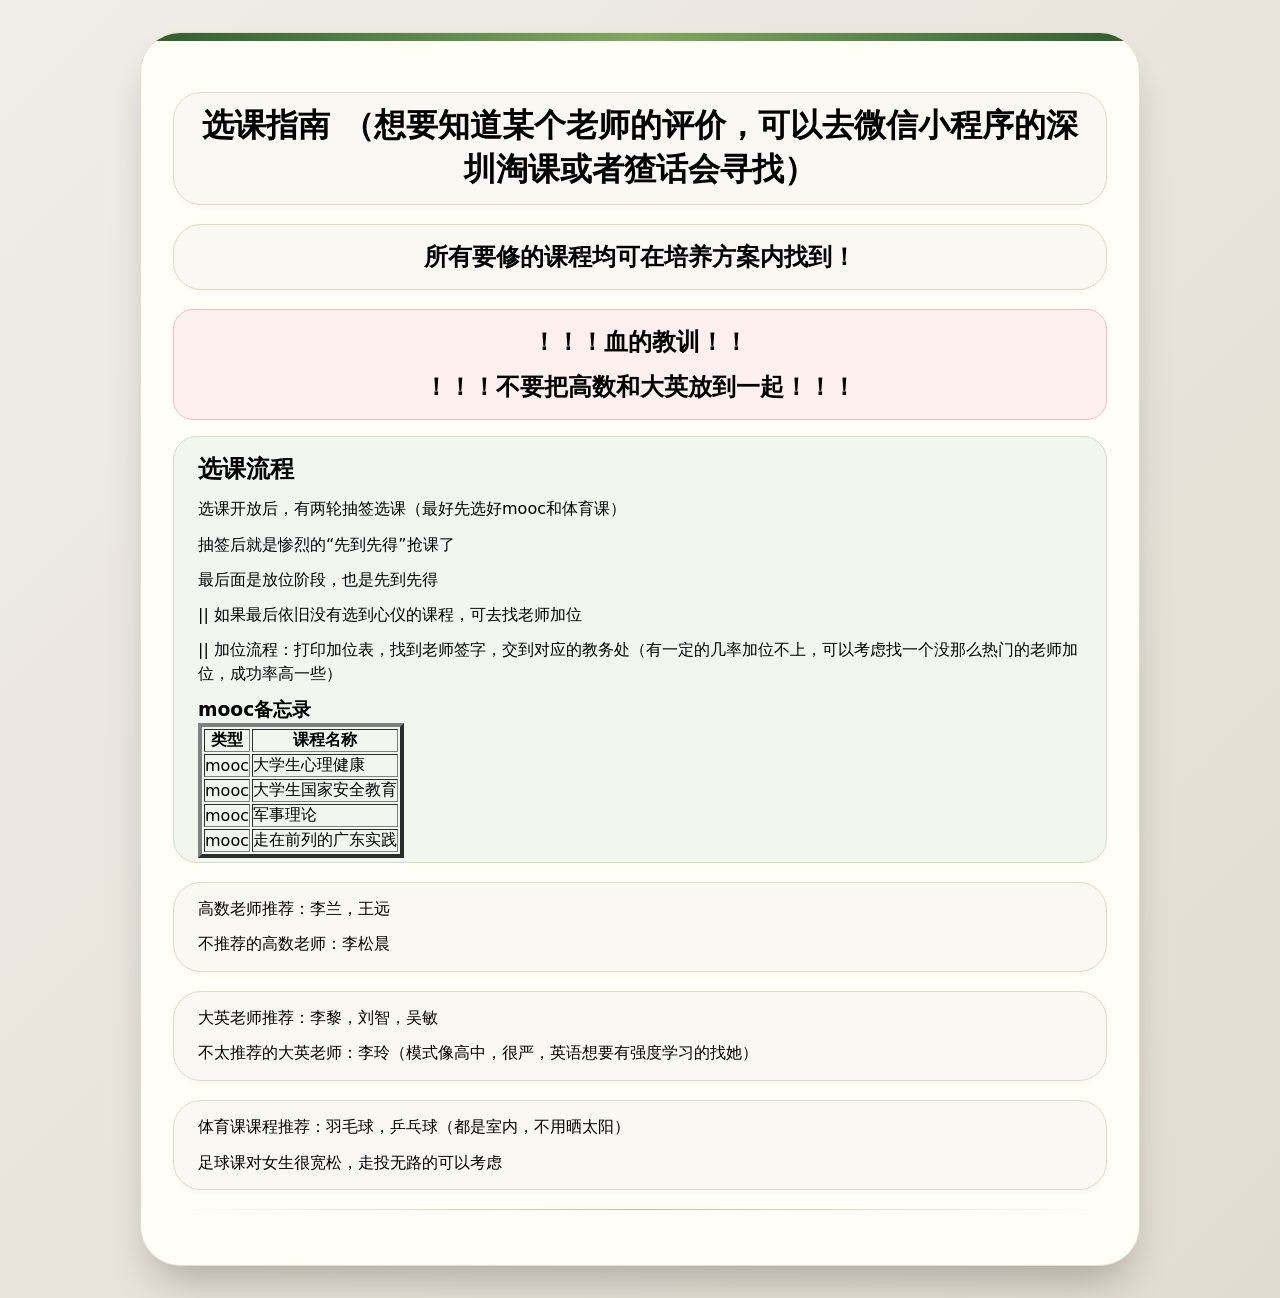
==== WEB/courses.html @ 6161480e "Add files via upload" ====
<!DOCTYPE html>
<html lang="zh-CN">
<head>
    <meta charset="UTF-8">
    <title>选课指南</title>
    <meta name="viewport" content="width=device-width, initial-scale=1.0">
    <style>
        * {
            margin: 0;
            padding: 0;
            box-sizing: border-box;
        }

        body {
            background: linear-gradient(135deg, #f0ede8 0%, #e2dcd0 100%);
            font-family: 'Segoe UI', 'Roboto', 'Noto Sans', system-ui, -apple-system, 'Helvetica Neue', sans-serif;
            padding: 2rem 1rem;
            min-height: 100vh;
        }

        /* 外层大框 */
        .outer-frame {
            max-width: 1000px;
            margin: 0 auto;
            background: #fffef7;
            border-radius: 40px;
            box-shadow: 0 25px 40px -12px rgba(0, 0, 0, 0.25);
            overflow: hidden;
            border: 1px solid #e8dccc;
        }

        /* 顶部装饰条 */
        .top-bar {
            height: 8px;
            background: linear-gradient(90deg, #2c5f2d, #7faa5f, #2c5f2d);
        }

        /* 内容区：只提供内边距，不修改任何文字 */
        .content-box {
            padding: 2rem 2rem 2.2rem;
        }

        /* 保持原有文字样式，不修改任何内容 */
        h1 {
            text-align: center;
            margin: 0.5rem 0;
        }
        h2 {
            margin: 0.8rem 0;
        }
        h2[style*="text-align: center"] {
            text-align: center;
        }
        p {
            margin: 0.7rem 0;
            line-height: 1.5;
        }

        /* 用框把原有段落/标题分组框起来，但不增加文字 */
        .box-group {
            background: #faf8f2;
            border-radius: 28px;
            padding: 0.2rem 1.5rem;
            margin: 1.2rem 0;
            border: 1px solid #e2d8c4;
            box-shadow: 0 2px 6px rgba(0,0,0,0.03);
        }

        .highlight-box {
            background: #fff6e8;
            border-left: 6px solid #e67e22;
            border-radius: 20px;
            padding: 0.2rem 1.3rem;
            margin: 1rem 0;
        }

        .warning-box {
            background: #fff0f0;
            border-radius: 20px;
            padding: 0.2rem 1.3rem;
            margin: 1rem 0;
            border: 1px solid #f0c0c0;
        }

        .process-box {
            background: #f2f6ef;
            border-radius: 24px;
            padding: 0.2rem 1.5rem;
            margin: 1rem 0;
            border: 1px solid #cfdec5;
        }

        /* 分割线装饰 */
        hr {
            margin: 1.2rem 0;
            border: none;
            height: 1px;
            background: linear-gradient(90deg, transparent, #c9bc9e, transparent);
        }

        @media (max-width: 600px) {
            .content-box {
                padding: 1.3rem;
            }
            .box-group, .highlight-box, .warning-box, .process-box {
                padding: 0.1rem 1rem;
            }
        }
    </style>
</head>
<body>
<div class="outer-frame">
    <div class="top-bar"></div>
    <div class="content-box">
        <!-- 以下所有文字均为原始内容，一字未改。只通过外层div框进行视觉包裹 -->

        <!-- 主标题区域框 -->
        <div class="box-group">
            <h1 style="text-align: center;">
              选课指南
              （想要知道某个老师的评价，可以去微信小程序的深圳淘课或者猹话会寻找）
            </h1>
        </div>

        <!-- 培养方案提示框 -->
        <div class="box-group">
            <h2 style="text-align: center;">所有要修的课程均可在培养方案内找到！</h2>
        </div>

        <!-- 血的教训 + 高数大英警告 放在一起框 -->
        <div class="warning-box">
            <h2 style="text-align: center;">！！！血的教训！！<h2>
            <h2 style="text-align: center;">！！！不要把高数和大英放到一起！！！</h2>
        </div>

        <!-- 选课流程区域框 -->
        <div class="process-box">
            <h2>选课流程</h2>
            <p>
              选课开放后，有两轮抽签选课（最好先选好mooc和体育课） </p>
            <p>抽签后就是惨烈的“先到先得”抢课了</p>
            <p>最后面是放位阶段，也是先到先得</p>
            <p>||  如果最后依旧没有选到心仪的课程，可去找老师加位</p>
            <p>||  加位流程：打印加位表，找到老师签字，交到对应的教务处（有一定的几率加位不上，可以考虑找一个没那么热门的老师加位，成功率高一些）</p>
       
       <p></p> 
           <h3>mooc备忘录</h3>
            <table border="4">
        <tr>
            <th>类型</th>
            <th>课程名称</th>
        </tr>
        <tr>
            <td>mooc</td>
            <td>大学生心理健康</td>
        </tr>
        <tr>
            <td>mooc</td>
            <td>大学生国家安全教育</td>
        </tr>
        <tr>
            <td>mooc</td>
            <td>军事理论</td>
        </tr>
        <tr>
            <td>mooc</td>
            <td>走在前列的广东实践</td>
        </tr>
    </table>
         </div>

        <!-- 老师推荐区域框 -->
        <div class="box-group">
            <P>高数老师推荐：李兰，王远</P>
            <P>不推荐的高数老师：李松晨</P>
        </div>
        <div class="box-group">
            <P>大英老师推荐：李黎，刘智，吴敏</P>
            <P>不太推荐的大英老师：李玲（模式像高中，很严，英语想要有强度学习的找她）</P>
        </div>
        <div class="box-group">
            <P>体育课课程推荐：羽毛球，乒乓球（都是室内，不用晒太阳）</P>
            <P>足球课对女生很宽松，走投无路的可以考虑</P>
            
        </div>

        <!-- 浅色分割线（仅装饰，不包含文字） -->
        <hr>
    </div>
</div>
</body>
</html>
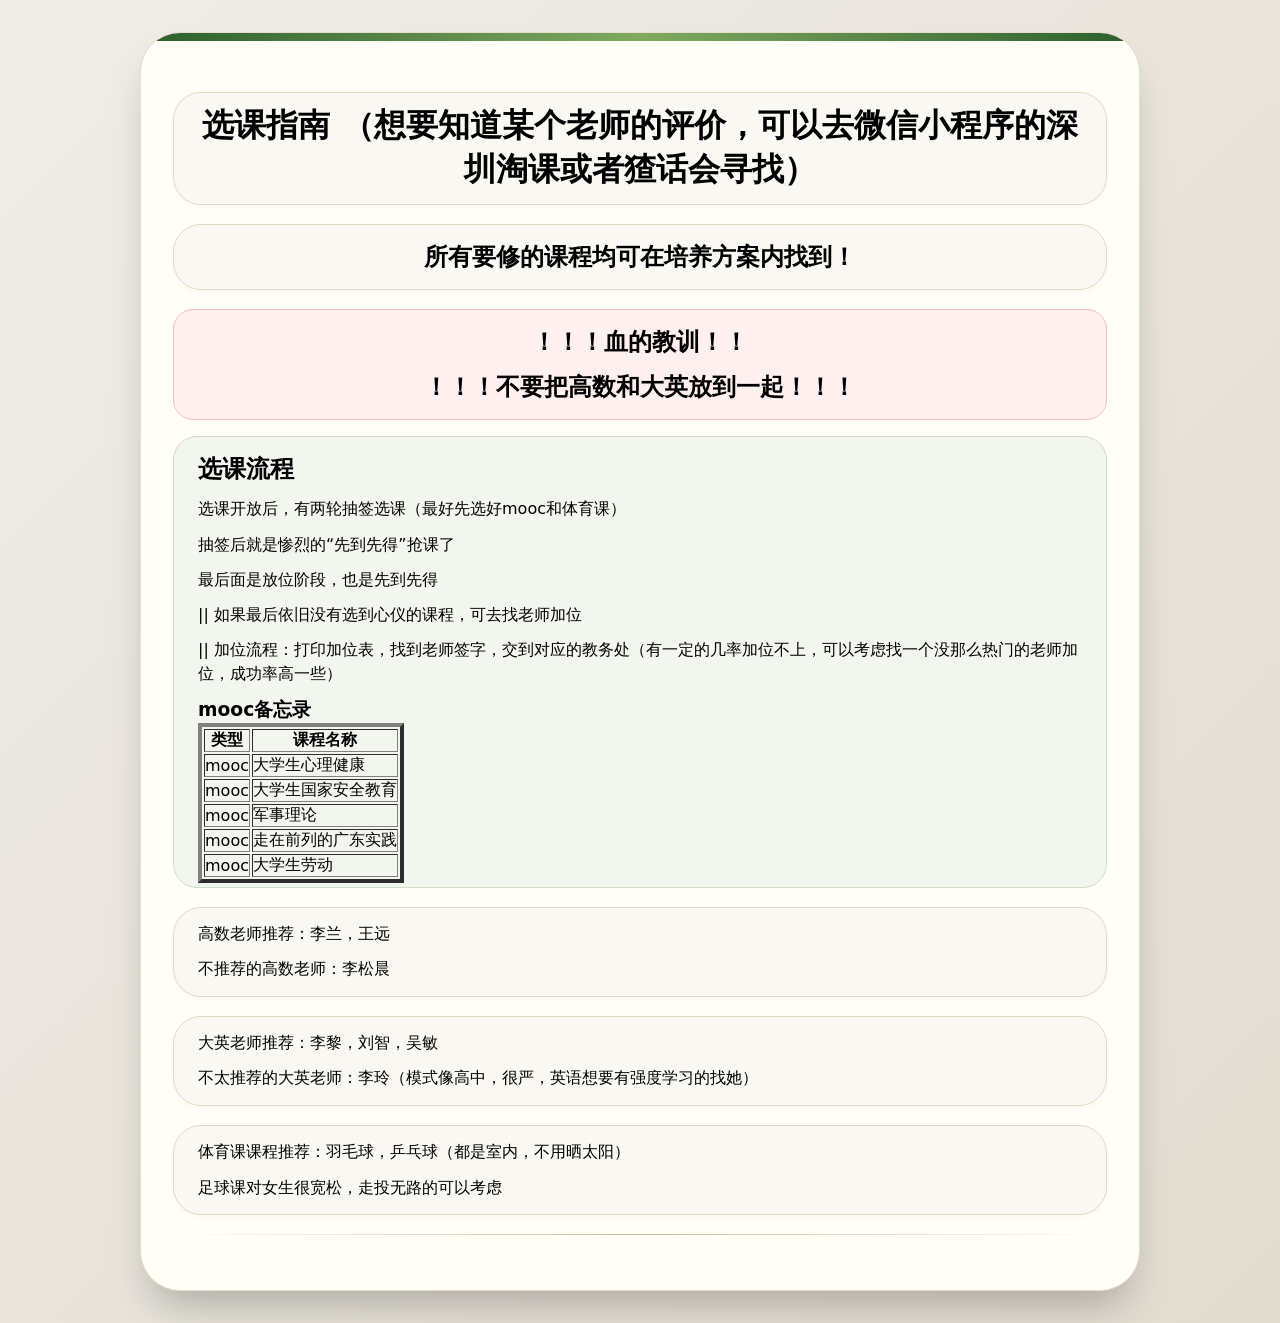
==== commit 990ae3de: "Update courses.html" ====
--- a/WEB/courses.html
+++ b/WEB/courses.html
@@ -166,6 +166,10 @@
             <td>mooc</td>
             <td>走在前列的广东实践</td>
         </tr>
+                <tr>
+            <td>mooc</td>
+            <td>大学生劳动</td>
+        </tr>
     </table>
          </div>
 
@@ -189,4 +193,4 @@
     </div>
 </div>
 </body>
-</html>+</html>
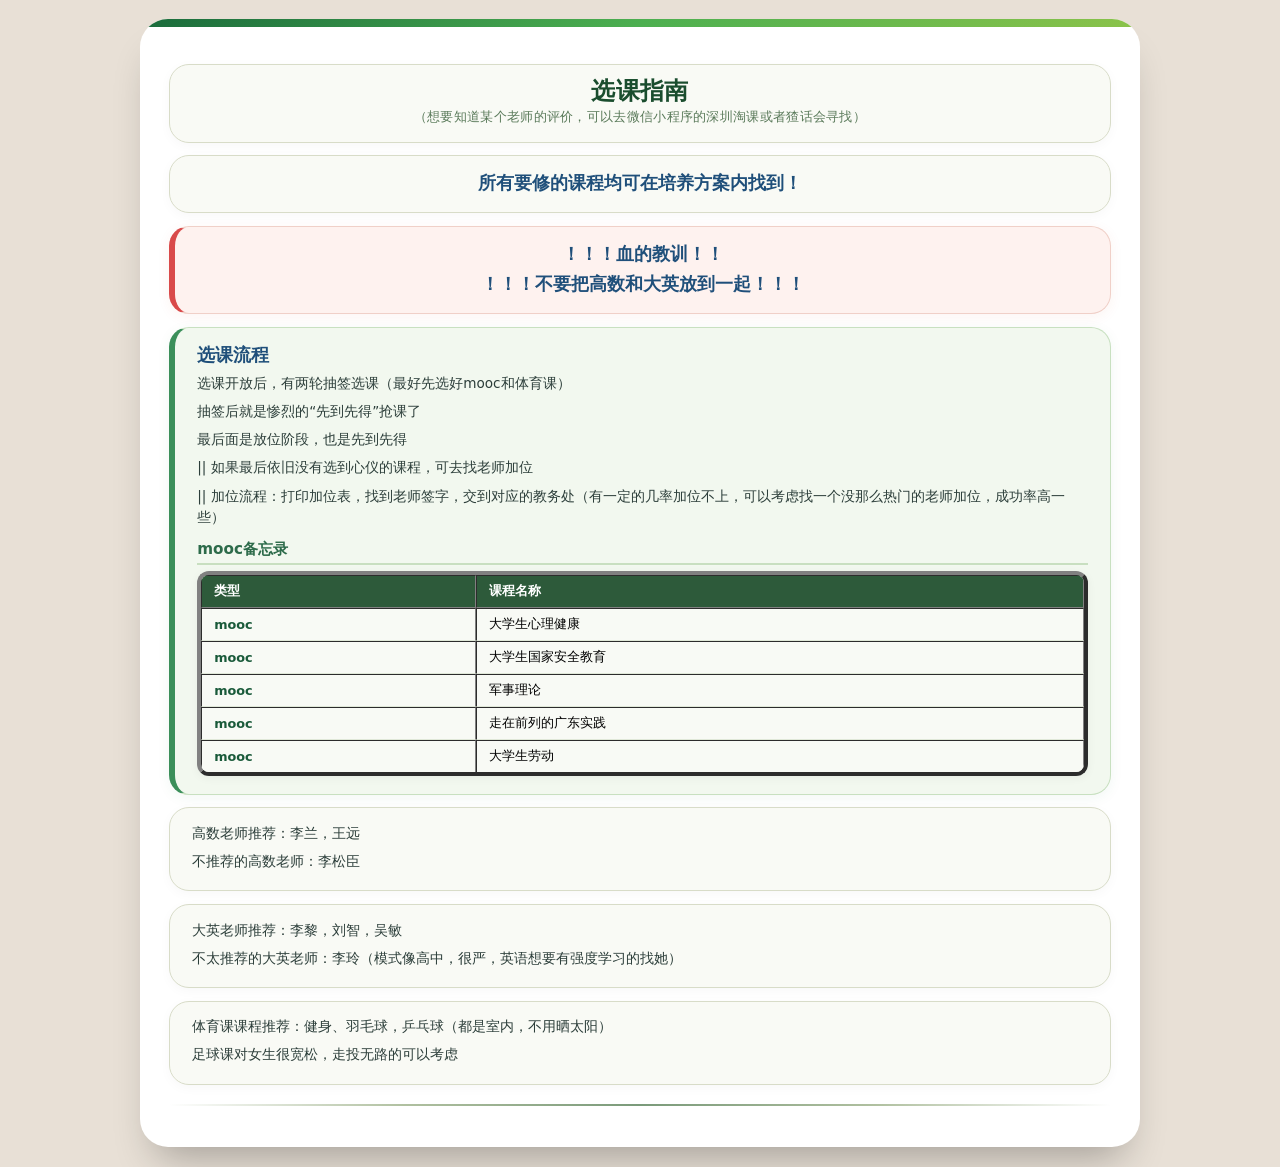
==== commit 189b11d6: "Update courses.html" ====
--- a/WEB/courses.html
+++ b/WEB/courses.html
@@ -12,98 +12,182 @@
         }
 
         body {
-            background: linear-gradient(135deg, #f0ede8 0%, #e2dcd0 100%);
+            background: #e8e0d6;
             font-family: 'Segoe UI', 'Roboto', 'Noto Sans', system-ui, -apple-system, 'Helvetica Neue', sans-serif;
-            padding: 2rem 1rem;
+            padding: 1.2rem 0.8rem;
             min-height: 100vh;
-        }
-
-        /* 外层大框 */
+            font-size: 13px;
+        }
+
         .outer-frame {
             max-width: 1000px;
             margin: 0 auto;
-            background: #fffef7;
-            border-radius: 40px;
-            box-shadow: 0 25px 40px -12px rgba(0, 0, 0, 0.25);
+            background: #ffffff;
+            border-radius: 28px;
+            box-shadow: 0 25px 40px -16px rgba(0, 0, 0, 0.3);
             overflow: hidden;
-            border: 1px solid #e8dccc;
-        }
-
-        /* 顶部装饰条 */
+        }
+
         .top-bar {
             height: 8px;
-            background: linear-gradient(90deg, #2c5f2d, #7faa5f, #2c5f2d);
-        }
-
-        /* 内容区：只提供内边距，不修改任何文字 */
+            background: linear-gradient(135deg, #1a6b3c, #4caf50, #8bc34a);
+        }
+
         .content-box {
-            padding: 2rem 2rem 2.2rem;
-        }
-
-        /* 保持原有文字样式，不修改任何内容 */
+            padding: 1.5rem 1.8rem 2rem;
+        }
+
+        /* 所有字体整体缩小 */
         h1 {
             text-align: center;
-            margin: 0.5rem 0;
-        }
+            margin: 0.1rem 0 0.3rem;
+            font-size: 1.5rem;
+            font-weight: 700;
+            color: #1a4d2e;
+            letter-spacing: 0.3px;
+        }
+        h1 small {
+            font-size: 0.8rem;
+            font-weight: 400;
+            color: #5a7a5a;
+            display: block;
+            margin-top: 2px;
+        }
+
         h2 {
-            margin: 0.8rem 0;
-        }
+            margin: 0.4rem 0;
+            font-size: 1.1rem;
+            font-weight: 600;
+            color: #1f4f7a;
+        }
+
         h2[style*="text-align: center"] {
             text-align: center;
         }
+
+        h3 {
+            margin: 0.6rem 0 0.3rem;
+            font-size: 0.95rem;
+            font-weight: 600;
+            color: #2d6b4a;
+            border-bottom: 2px solid #c8dfc0;
+            padding-bottom: 3px;
+        }
+
         p {
-            margin: 0.7rem 0;
-            line-height: 1.5;
-        }
-
-        /* 用框把原有段落/标题分组框起来，但不增加文字 */
+            margin: 0.4rem 0;
+            line-height: 1.6;
+            font-size: 0.85rem;
+            color: #2c3e3a;
+        }
+
+        table {
+            font-size: 0.8rem;
+            border-collapse: separate;
+            border-spacing: 0;
+            width: 100%;
+            margin: 0.4rem 0;
+            border-radius: 12px;
+            overflow: hidden;
+            box-shadow: 0 2px 10px rgba(0, 0, 0, 0.05);
+        }
+        th {
+            background: #2d5a3a;
+            color: white;
+            font-weight: 600;
+            padding: 7px 12px;
+            text-align: left;
+            font-size: 0.8rem;
+        }
+        td {
+            background: #f8faf5;
+            padding: 7px 12px;
+            border-bottom: 1px solid #e0e8d8;
+            font-size: 0.8rem;
+        }
+        tr:last-child td {
+            border-bottom: none;
+        }
+        tr td:first-child {
+            font-weight: 600;
+            color: #1a5a3a;
+        }
+
         .box-group {
-            background: #faf8f2;
-            border-radius: 28px;
-            padding: 0.2rem 1.5rem;
-            margin: 1.2rem 0;
-            border: 1px solid #e2d8c4;
-            box-shadow: 0 2px 6px rgba(0,0,0,0.03);
-        }
-
-        .highlight-box {
-            background: #fff6e8;
-            border-left: 6px solid #e67e22;
+            background: #f9faf5;
             border-radius: 20px;
-            padding: 0.2rem 1.3rem;
-            margin: 1rem 0;
+            padding: 0.5rem 1.4rem 0.7rem;
+            margin: 0.8rem 0;
+            border: 1px solid #d8dcc8;
+            box-shadow: 0 3px 12px rgba(0, 0, 0, 0.03);
         }
 
         .warning-box {
-            background: #fff0f0;
+            background: #fef2ef;
             border-radius: 20px;
-            padding: 0.2rem 1.3rem;
-            margin: 1rem 0;
-            border: 1px solid #f0c0c0;
+            padding: 0.5rem 1.4rem 0.7rem;
+            margin: 0.8rem 0;
+            border-left: 6px solid #d94a4a;
+            border-right: 1px solid #f0d0c8;
+            border-top: 1px solid #f0d0c8;
+            border-bottom: 1px solid #f0d0c8;
+            box-shadow: 0 3px 14px rgba(200, 60, 40, 0.06);
         }
 
         .process-box {
-            background: #f2f6ef;
-            border-radius: 24px;
-            padding: 0.2rem 1.5rem;
-            margin: 1rem 0;
-            border: 1px solid #cfdec5;
-        }
-
-        /* 分割线装饰 */
+            background: #f2f8ef;
+            border-radius: 20px;
+            padding: 0.5rem 1.4rem 0.7rem;
+            margin: 0.8rem 0;
+            border-left: 6px solid #3b8f5a;
+            border-right: 1px solid #c8e0c0;
+            border-top: 1px solid #c8e0c0;
+            border-bottom: 1px solid #c8e0c0;
+            box-shadow: 0 3px 14px rgba(40, 120, 60, 0.06);
+        }
+
         hr {
-            margin: 1.2rem 0;
+            margin: 1.2rem 0 0.6rem;
             border: none;
-            height: 1px;
-            background: linear-gradient(90deg, transparent, #c9bc9e, transparent);
+            height: 2px;
+            background: linear-gradient(90deg, transparent, #b0c0a0, #7a9a7a, #b0c0a0, transparent);
+            border-radius: 4px;
         }
 
         @media (max-width: 600px) {
+            body {
+                padding: 0.8rem 0.5rem;
+                font-size: 12px;
+            }
             .content-box {
-                padding: 1.3rem;
-            }
-            .box-group, .highlight-box, .warning-box, .process-box {
-                padding: 0.1rem 1rem;
+                padding: 1rem 0.8rem 1.5rem;
+            }
+            .box-group, .warning-box, .process-box {
+                padding: 0.3rem 1rem 0.5rem;
+                margin: 0.6rem 0;
+                border-radius: 16px;
+            }
+            h1 {
+                font-size: 1.2rem;
+            }
+            h1 small {
+                font-size: 0.7rem;
+            }
+            h2 {
+                font-size: 0.95rem;
+            }
+            h3 {
+                font-size: 0.85rem;
+            }
+            p {
+                font-size: 0.78rem;
+            }
+            table {
+                font-size: 0.7rem;
+            }
+            th, td {
+                padding: 5px 8px;
+                font-size: 0.7rem;
             }
         }
     </style>
@@ -112,83 +196,74 @@
 <div class="outer-frame">
     <div class="top-bar"></div>
     <div class="content-box">
-        <!-- 以下所有文字均为原始内容，一字未改。只通过外层div框进行视觉包裹 -->
-
-        <!-- 主标题区域框 -->
+
         <div class="box-group">
             <h1 style="text-align: center;">
               选课指南
-              （想要知道某个老师的评价，可以去微信小程序的深圳淘课或者猹话会寻找）
+              <small>（想要知道某个老师的评价，可以去微信小程序的深圳淘课或者猹话会寻找）</small>
             </h1>
         </div>
 
-        <!-- 培养方案提示框 -->
         <div class="box-group">
             <h2 style="text-align: center;">所有要修的课程均可在培养方案内找到！</h2>
         </div>
 
-        <!-- 血的教训 + 高数大英警告 放在一起框 -->
         <div class="warning-box">
-            <h2 style="text-align: center;">！！！血的教训！！<h2>
+            <h2 style="text-align: center;">！！！血的教训！！</h2>
             <h2 style="text-align: center;">！！！不要把高数和大英放到一起！！！</h2>
         </div>
 
-        <!-- 选课流程区域框 -->
         <div class="process-box">
             <h2>选课流程</h2>
-            <p>
-              选课开放后，有两轮抽签选课（最好先选好mooc和体育课） </p>
+            <p>选课开放后，有两轮抽签选课（最好先选好mooc和体育课）</p>
             <p>抽签后就是惨烈的“先到先得”抢课了</p>
             <p>最后面是放位阶段，也是先到先得</p>
             <p>||  如果最后依旧没有选到心仪的课程，可去找老师加位</p>
             <p>||  加位流程：打印加位表，找到老师签字，交到对应的教务处（有一定的几率加位不上，可以考虑找一个没那么热门的老师加位，成功率高一些）</p>
        
-       <p></p> 
-           <h3>mooc备忘录</h3>
+            <p></p> 
+            <h3>mooc备忘录</h3>
             <table border="4">
-        <tr>
-            <th>类型</th>
-            <th>课程名称</th>
-        </tr>
-        <tr>
-            <td>mooc</td>
-            <td>大学生心理健康</td>
-        </tr>
-        <tr>
-            <td>mooc</td>
-            <td>大学生国家安全教育</td>
-        </tr>
-        <tr>
-            <td>mooc</td>
-            <td>军事理论</td>
-        </tr>
-        <tr>
-            <td>mooc</td>
-            <td>走在前列的广东实践</td>
-        </tr>
-                <tr>
-            <td>mooc</td>
-            <td>大学生劳动</td>
-        </tr>
-    </table>
-         </div>
-
-        <!-- 老师推荐区域框 -->
-        <div class="box-group">
-            <P>高数老师推荐：李兰，王远</P>
-            <P>不推荐的高数老师：李松晨</P>
-        </div>
-        <div class="box-group">
-            <P>大英老师推荐：李黎，刘智，吴敏</P>
-            <P>不太推荐的大英老师：李玲（模式像高中，很严，英语想要有强度学习的找她）</P>
-        </div>
-        <div class="box-group">
-            <P>体育课课程推荐：羽毛球，乒乓球（都是室内，不用晒太阳）</P>
-            <P>足球课对女生很宽松，走投无路的可以考虑</P>
-            
-        </div>
-
-        <!-- 浅色分割线（仅装饰，不包含文字） -->
+                <tr>
+                    <th>类型</th>
+                    <th>课程名称</th>
+                </tr>
+                <tr>
+                    <td>mooc</td>
+                    <td>大学生心理健康</td>
+                </tr>
+                <tr>
+                    <td>mooc</td>
+                    <td>大学生国家安全教育</td>
+                </tr>
+                <tr>
+                    <td>mooc</td>
+                    <td>军事理论</td>
+                </tr>
+                <tr>
+                    <td>mooc</td>
+                    <td>走在前列的广东实践</td>
+                </tr>
+                <tr>
+                    <td>mooc</td>
+                    <td>大学生劳动</td>
+                </tr>
+            </table>
+        </div>
+
+        <div class="box-group">
+            <p>高数老师推荐：李兰，王远</p>
+            <p>不推荐的高数老师：李松臣</p>
+        </div>
+        <div class="box-group">
+            <p>大英老师推荐：李黎，刘智，吴敏</p>
+            <p>不太推荐的大英老师：李玲（模式像高中，很严，英语想要有强度学习的找她）</p>
+        </div>
+        <div class="box-group">
+            <p>体育课课程推荐：健身、羽毛球，乒乓球（都是室内，不用晒太阳）</p>
+            <p>足球课对女生很宽松，走投无路的可以考虑</p>
+        </div>
+
         <hr>
     </div>
 </div>
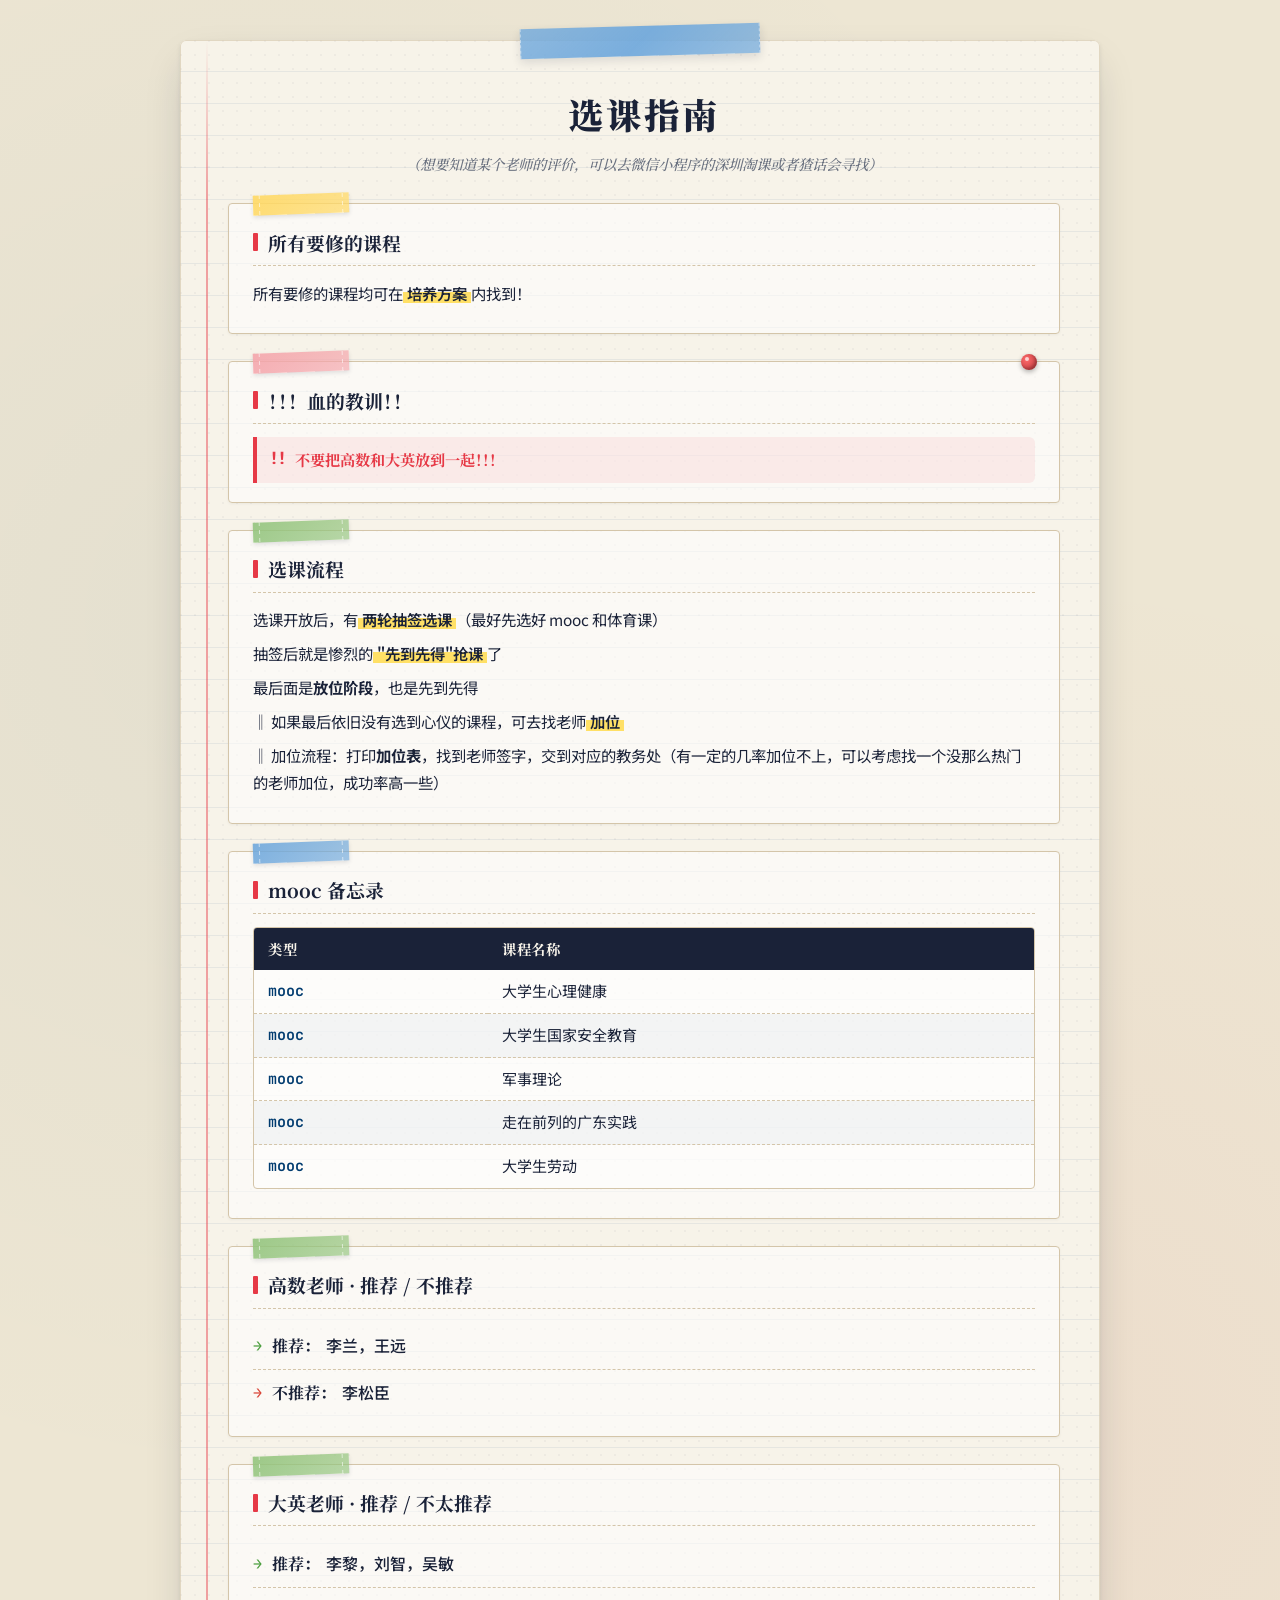
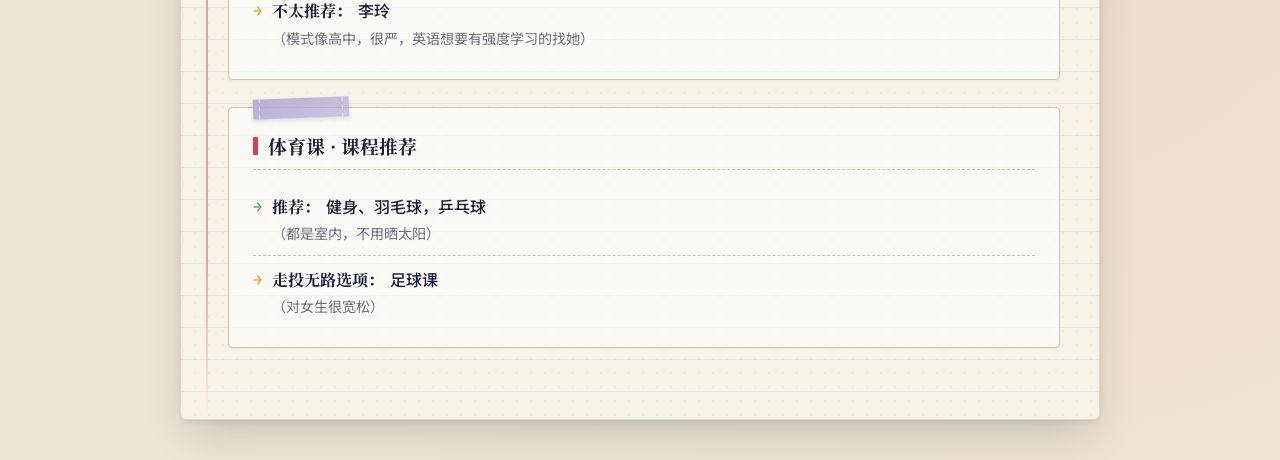
==== commit 0c545466: "feat: 统一全站设计系统 · 学长批注手册风格 - 新增 assets/design-system.css 共享设计系统（笔记本纸张 / washi tape / 荧光笔 / 步骤流） - 9 个" ====
--- a/WEB/courses.html
+++ b/WEB/courses.html
@@ -1,271 +1,193 @@
-<!DOCTYPE html>
-<html lang="zh-CN">
-<head>
-    <meta charset="UTF-8">
-    <title>选课指南</title>
-    <meta name="viewport" content="width=device-width, initial-scale=1.0">
-    <style>
-        * {
-            margin: 0;
-            padding: 0;
-            box-sizing: border-box;
-        }
-
-        body {
-            background: #e8e0d6;
-            font-family: 'Segoe UI', 'Roboto', 'Noto Sans', system-ui, -apple-system, 'Helvetica Neue', sans-serif;
-            padding: 1.2rem 0.8rem;
-            min-height: 100vh;
-            font-size: 13px;
-        }
-
-        .outer-frame {
-            max-width: 1000px;
-            margin: 0 auto;
-            background: #ffffff;
-            border-radius: 28px;
-            box-shadow: 0 25px 40px -16px rgba(0, 0, 0, 0.3);
-            overflow: hidden;
-        }
-
-        .top-bar {
-            height: 8px;
-            background: linear-gradient(135deg, #1a6b3c, #4caf50, #8bc34a);
-        }
-
-        .content-box {
-            padding: 1.5rem 1.8rem 2rem;
-        }
-
-        /* 所有字体整体缩小 */
-        h1 {
-            text-align: center;
-            margin: 0.1rem 0 0.3rem;
-            font-size: 1.5rem;
-            font-weight: 700;
-            color: #1a4d2e;
-            letter-spacing: 0.3px;
-        }
-        h1 small {
-            font-size: 0.8rem;
-            font-weight: 400;
-            color: #5a7a5a;
-            display: block;
-            margin-top: 2px;
-        }
-
-        h2 {
-            margin: 0.4rem 0;
-            font-size: 1.1rem;
-            font-weight: 600;
-            color: #1f4f7a;
-        }
-
-        h2[style*="text-align: center"] {
-            text-align: center;
-        }
-
-        h3 {
-            margin: 0.6rem 0 0.3rem;
-            font-size: 0.95rem;
-            font-weight: 600;
-            color: #2d6b4a;
-            border-bottom: 2px solid #c8dfc0;
-            padding-bottom: 3px;
-        }
-
-        p {
-            margin: 0.4rem 0;
-            line-height: 1.6;
-            font-size: 0.85rem;
-            color: #2c3e3a;
-        }
-
-        table {
-            font-size: 0.8rem;
-            border-collapse: separate;
-            border-spacing: 0;
-            width: 100%;
-            margin: 0.4rem 0;
-            border-radius: 12px;
-            overflow: hidden;
-            box-shadow: 0 2px 10px rgba(0, 0, 0, 0.05);
-        }
-        th {
-            background: #2d5a3a;
-            color: white;
-            font-weight: 600;
-            padding: 7px 12px;
-            text-align: left;
-            font-size: 0.8rem;
-        }
-        td {
-            background: #f8faf5;
-            padding: 7px 12px;
-            border-bottom: 1px solid #e0e8d8;
-            font-size: 0.8rem;
-        }
-        tr:last-child td {
-            border-bottom: none;
-        }
-        tr td:first-child {
-            font-weight: 600;
-            color: #1a5a3a;
-        }
-
-        .box-group {
-            background: #f9faf5;
-            border-radius: 20px;
-            padding: 0.5rem 1.4rem 0.7rem;
-            margin: 0.8rem 0;
-            border: 1px solid #d8dcc8;
-            box-shadow: 0 3px 12px rgba(0, 0, 0, 0.03);
-        }
-
-        .warning-box {
-            background: #fef2ef;
-            border-radius: 20px;
-            padding: 0.5rem 1.4rem 0.7rem;
-            margin: 0.8rem 0;
-            border-left: 6px solid #d94a4a;
-            border-right: 1px solid #f0d0c8;
-            border-top: 1px solid #f0d0c8;
-            border-bottom: 1px solid #f0d0c8;
-            box-shadow: 0 3px 14px rgba(200, 60, 40, 0.06);
-        }
-
-        .process-box {
-            background: #f2f8ef;
-            border-radius: 20px;
-            padding: 0.5rem 1.4rem 0.7rem;
-            margin: 0.8rem 0;
-            border-left: 6px solid #3b8f5a;
-            border-right: 1px solid #c8e0c0;
-            border-top: 1px solid #c8e0c0;
-            border-bottom: 1px solid #c8e0c0;
-            box-shadow: 0 3px 14px rgba(40, 120, 60, 0.06);
-        }
-
-        hr {
-            margin: 1.2rem 0 0.6rem;
-            border: none;
-            height: 2px;
-            background: linear-gradient(90deg, transparent, #b0c0a0, #7a9a7a, #b0c0a0, transparent);
-            border-radius: 4px;
-        }
-
-        @media (max-width: 600px) {
-            body {
-                padding: 0.8rem 0.5rem;
-                font-size: 12px;
-            }
-            .content-box {
-                padding: 1rem 0.8rem 1.5rem;
-            }
-            .box-group, .warning-box, .process-box {
-                padding: 0.3rem 1rem 0.5rem;
-                margin: 0.6rem 0;
-                border-radius: 16px;
-            }
-            h1 {
-                font-size: 1.2rem;
-            }
-            h1 small {
-                font-size: 0.7rem;
-            }
-            h2 {
-                font-size: 0.95rem;
-            }
-            h3 {
-                font-size: 0.85rem;
-            }
-            p {
-                font-size: 0.78rem;
-            }
-            table {
-                font-size: 0.7rem;
-            }
-            th, td {
-                padding: 5px 8px;
-                font-size: 0.7rem;
-            }
-        }
-    </style>
-</head>
-<body>
-<div class="outer-frame">
-    <div class="top-bar"></div>
-    <div class="content-box">
-
-        <div class="box-group">
-            <h1 style="text-align: center;">
-              选课指南
-              <small>（想要知道某个老师的评价，可以去微信小程序的深圳淘课或者猹话会寻找）</small>
-            </h1>
-        </div>
-
-        <div class="box-group">
-            <h2 style="text-align: center;">所有要修的课程均可在培养方案内找到！</h2>
-        </div>
-
-        <div class="warning-box">
-            <h2 style="text-align: center;">！！！血的教训！！</h2>
-            <h2 style="text-align: center;">！！！不要把高数和大英放到一起！！！</h2>
-        </div>
-
-        <div class="process-box">
-            <h2>选课流程</h2>
-            <p>选课开放后，有两轮抽签选课（最好先选好mooc和体育课）</p>
-            <p>抽签后就是惨烈的“先到先得”抢课了</p>
-            <p>最后面是放位阶段，也是先到先得</p>
-            <p>||  如果最后依旧没有选到心仪的课程，可去找老师加位</p>
-            <p>||  加位流程：打印加位表，找到老师签字，交到对应的教务处（有一定的几率加位不上，可以考虑找一个没那么热门的老师加位，成功率高一些）</p>
-       
-            <p></p> 
-            <h3>mooc备忘录</h3>
-            <table border="4">
-                <tr>
-                    <th>类型</th>
-                    <th>课程名称</th>
-                </tr>
-                <tr>
-                    <td>mooc</td>
-                    <td>大学生心理健康</td>
-                </tr>
-                <tr>
-                    <td>mooc</td>
-                    <td>大学生国家安全教育</td>
-                </tr>
-                <tr>
-                    <td>mooc</td>
-                    <td>军事理论</td>
-                </tr>
-                <tr>
-                    <td>mooc</td>
-                    <td>走在前列的广东实践</td>
-                </tr>
-                <tr>
-                    <td>mooc</td>
-                    <td>大学生劳动</td>
-                </tr>
-            </table>
-        </div>
-
-        <div class="box-group">
-            <p>高数老师推荐：李兰，王远</p>
-            <p>不推荐的高数老师：李松臣</p>
-        </div>
-        <div class="box-group">
-            <p>大英老师推荐：李黎，刘智，吴敏</p>
-            <p>不太推荐的大英老师：李玲（模式像高中，很严，英语想要有强度学习的找她）</p>
-        </div>
-        <div class="box-group">
-            <p>体育课课程推荐：健身、羽毛球，乒乓球（都是室内，不用晒太阳）</p>
-            <p>足球课对女生很宽松，走投无路的可以考虑</p>
-        </div>
-
-        <hr>
-    </div>
-</div>
-</body>
-</html>
+<!DOCTYPE html>
+<html lang="zh-CN">
+<head>
+    <meta charset="UTF-8">
+    <title>选课指南 · 深大生存手册</title>
+    <meta name="viewport" content="width=device-width, initial-scale=1.0">
+    <link rel="preconnect" href="https://fonts.googleapis.com">
+    <link rel="preconnect" href="https://fonts.gstatic.com" crossorigin>
+    <link href="https://fonts.googleapis.com/css2?family=Noto+Serif+SC:wght@500;700;900&family=Noto+Sans+SC:wght@400;500;700&family=JetBrains+Mono:wght@500&display=swap" rel="stylesheet">
+    <link rel="stylesheet" href="../assets/design-system.css">
+    <style>
+        /* 页面专属：mooc 备忘录表格 */
+        .notebook-table {
+            width: 100%;
+            border-collapse: separate;
+            border-spacing: 0;
+            margin: 0.6rem 0;
+            border-radius: 4px;
+            overflow: hidden;
+            border: 1px solid var(--line);
+            background: rgba(255, 255, 255, 0.5);
+        }
+        .notebook-table th {
+            background: var(--ink);
+            color: var(--paper);
+            font-family: 'Noto Serif SC', serif;
+            font-weight: 700;
+            padding: 9px 14px;
+            text-align: left;
+            font-size: 0.9rem;
+            letter-spacing: 0.05em;
+        }
+        .notebook-table td {
+            padding: 9px 14px;
+            border-bottom: 1px dashed var(--line);
+            font-size: 0.94rem;
+            color: var(--ink);
+        }
+        .notebook-table tr:last-child td { border-bottom: none; }
+        .notebook-table tr:nth-child(even) td {
+            background: rgba(0, 59, 111, 0.04);
+        }
+        .notebook-table td:first-child {
+            font-family: 'JetBrains Mono', monospace;
+            font-weight: 600;
+            color: var(--szu-navy);
+            width: 30%;
+        }
+
+        /* 教师推荐条 */
+        .teacher-row {
+            display: flex;
+            align-items: flex-start;
+            gap: 10px;
+            padding: 0.6rem 0;
+            border-bottom: 1px dashed var(--line);
+        }
+        .teacher-row:last-child { border-bottom: none; }
+        .teacher-row .arrow {
+            font-family: 'JetBrains Mono', monospace;
+            font-weight: 700;
+            font-size: 0.95rem;
+            flex-shrink: 0;
+            padding-top: 1px;
+        }
+        .teacher-row.good .arrow { color: var(--status-good); }
+        .teacher-row.bad  .arrow { color: var(--status-bad); }
+        .teacher-row.neutral .arrow { color: var(--status-neutral); }
+        .teacher-row .label {
+            font-family: 'Noto Serif SC', serif;
+            font-weight: 700;
+            color: var(--ink);
+            margin-right: 6px;
+        }
+        .teacher-row .names {
+            font-weight: 500;
+            color: var(--ink);
+        }
+        .teacher-row .note {
+            color: var(--ink-soft);
+            font-size: 0.88rem;
+            margin-top: 2px;
+        }
+    </style>
+</head>
+<body>
+<div class="master-card">
+    <div class="tape-deco-top"></div>
+
+    <div class="header-block">
+        <h1>选课指南</h1>
+        <div class="header-sub">（想要知道某个老师的评价，可以去微信小程序的深圳淘课或者猹话会寻找）</div>
+    </div>
+
+    <!-- ========= 以下为原始文字，一字未改 ========= -->
+
+    <div class="section-block" data-tape="yellow">
+        <span class="tape-strip"></span>
+        <h3>所有要修的课程</h3>
+        <p>所有要修的课程均可在<span class="hl">培养方案</span>内找到！</p>
+    </div>
+
+    <div class="section-block" data-tape="coral">
+        <span class="pin"></span>
+        <span class="tape-strip"></span>
+        <h3>！！！血的教训！！</h3>
+        <div class="warn-box" style="margin: 0;">
+            <strong>不要把高数和大英放到一起！！！</strong>
+        </div>
+    </div>
+
+    <div class="section-block" data-tape="green">
+        <span class="tape-strip"></span>
+        <h3>选课流程</h3>
+        <p>选课开放后，有<span class="hl">两轮抽签选课</span>（最好先选好 mooc 和体育课）</p>
+        <p>抽签后就是惨烈的<span class="hl">"先到先得"抢课</span>了</p>
+        <p>最后面是<span class="step-label">放位阶段</span>，也是先到先得</p>
+        <p>‖ 如果最后依旧没有选到心仪的课程，可去找老师<span class="hl">加位</span></p>
+        <p>‖ 加位流程：打印<span class="step-label">加位表</span>，找到老师签字，交到对应的教务处（有一定的几率加位不上，可以考虑找一个没那么热门的老师加位，成功率高一些）</p>
+    </div>
+
+    <div class="section-block" data-tape="blue">
+        <span class="tape-strip"></span>
+        <h3>mooc 备忘录</h3>
+        <table class="notebook-table">
+            <thead>
+                <tr>
+                    <th>类型</th>
+                    <th>课程名称</th>
+                </tr>
+            </thead>
+            <tbody>
+                <tr><td>mooc</td><td>大学生心理健康</td></tr>
+                <tr><td>mooc</td><td>大学生国家安全教育</td></tr>
+                <tr><td>mooc</td><td>军事理论</td></tr>
+                <tr><td>mooc</td><td>走在前列的广东实践</td></tr>
+                <tr><td>mooc</td><td>大学生劳动</td></tr>
+            </tbody>
+        </table>
+    </div>
+
+    <div class="section-block" data-tape="green">
+        <span class="tape-strip"></span>
+        <h3>高数老师 · 推荐 / 不推荐</h3>
+        <div class="teacher-row good">
+            <span class="arrow">&rarr;</span>
+            <div><span class="label">推荐：</span><span class="names">李兰，王远</span></div>
+        </div>
+        <div class="teacher-row bad">
+            <span class="arrow">&rarr;</span>
+            <div><span class="label">不推荐：</span><span class="names">李松臣</span></div>
+        </div>
+    </div>
+
+    <div class="section-block" data-tape="green">
+        <span class="tape-strip"></span>
+        <h3>大英老师 · 推荐 / 不太推荐</h3>
+        <div class="teacher-row good">
+            <span class="arrow">&rarr;</span>
+            <div><span class="label">推荐：</span><span class="names">李黎，刘智，吴敏</span></div>
+        </div>
+        <div class="teacher-row neutral">
+            <span class="arrow">&rarr;</span>
+            <div>
+                <span class="label">不太推荐：</span><span class="names">李玲</span>
+                <div class="note">（模式像高中，很严，英语想要有强度学习的找她）</div>
+            </div>
+        </div>
+    </div>
+
+    <div class="section-block" data-tape="purple">
+        <span class="tape-strip"></span>
+        <h3>体育课 · 课程推荐</h3>
+        <div class="teacher-row good">
+            <span class="arrow">&rarr;</span>
+            <div>
+                <span class="label">推荐：</span><span class="names">健身、羽毛球，乒乓球</span>
+                <div class="note">（都是室内，不用晒太阳）</div>
+            </div>
+        </div>
+        <div class="teacher-row neutral">
+            <span class="arrow">&rarr;</span>
+            <div>
+                <span class="label">走投无路选项：</span><span class="names">足球课</span>
+                <div class="note">（对女生很宽松）</div>
+            </div>
+        </div>
+    </div>
+
+    <!-- ========= 原始文字结束 ========= -->
+</div>
+</body>
+</html>
--- a/assets/design-system.css
+++ b/assets/design-system.css
@@ -0,0 +1,521 @@
+/* ============================================
+   深大新生指南 · 设计系统
+   Design System: 学长批注手册
+   ============================================ */
+
+:root {
+    --paper:        #F7F3E9;
+    --paper-deep:   #EDE6D3;
+    --ink:          #1A2238;
+    --ink-soft:     #6B7280;
+    --szu-navy:     #003B6F;
+    --coral:        #E63946;
+    --marker:       #FFE066;
+    --line:         #D4C5A9;
+
+    /* 状态色（语义：推荐 / 中立 / 避雷 / 提示） */
+    --status-good:    #4a9e3d;
+    --status-neutral: #d4a017;
+    --status-bad:     #d94436;
+    --status-info:    #3b82f6;
+}
+
+* { margin: 0; padding: 0; box-sizing: border-box; }
+
+body {
+    background: var(--paper-deep);
+    background-image:
+        radial-gradient(circle at 20% 30%, rgba(0, 59, 111, 0.04), transparent 50%),
+        radial-gradient(circle at 80% 70%, rgba(230, 57, 70, 0.05), transparent 50%);
+    font-family: 'Noto Sans SC', 'Segoe UI', system-ui, sans-serif;
+    padding: 2.5rem 1rem;
+    min-height: 100vh;
+    color: var(--ink);
+    line-height: 1.65;
+}
+
+/* ============ 主容器：笔记本纸张 ============ */
+.master-card {
+    max-width: 920px;
+    margin: 0 auto;
+    position: relative;
+    background: var(--paper);
+    background-image:
+        repeating-linear-gradient(
+            transparent,
+            transparent 31px,
+            rgba(0, 59, 111, 0.07) 31px,
+            rgba(0, 59, 111, 0.07) 32px
+        ),
+        radial-gradient(circle at 1px 1px, rgba(26, 34, 56, 0.04) 1px, transparent 0);
+    background-size: 100% 32px, 14px 14px;
+    border-radius: 6px;
+    box-shadow:
+        0 2px 4px rgba(26, 34, 56, 0.08),
+        0 18px 40px -10px rgba(26, 34, 56, 0.22),
+        inset 0 0 0 1px rgba(212, 197, 169, 0.6);
+    padding: 2.6rem 2.5rem 2.8rem 3rem;
+    overflow: visible;
+}
+
+/* 装订红线 */
+.master-card::before {
+    content: '';
+    position: absolute;
+    left: 26px;
+    top: 0;
+    bottom: 0;
+    width: 2px;
+    background: linear-gradient(180deg,
+        transparent 0%,
+        rgba(230, 57, 70, 0.45) 8%,
+        rgba(230, 57, 70, 0.45) 92%,
+        transparent 100%);
+}
+
+/* 顶部封口胶带 */
+.tape-deco-top {
+    position: absolute;
+    top: -14px;
+    left: 50%;
+    transform: translateX(-50%) rotate(-1.5deg);
+    width: 240px;
+    height: 30px;
+    background: linear-gradient(135deg,
+        rgba(111, 168, 220, 0.78) 0%,
+        rgba(111, 168, 220, 0.92) 50%,
+        rgba(111, 168, 220, 0.7) 100%);
+    box-shadow: 0 4px 10px rgba(26, 34, 56, 0.12);
+    border-left: 1px dashed rgba(255, 255, 255, 0.45);
+    border-right: 1px dashed rgba(255, 255, 255, 0.45);
+    z-index: 10;
+}
+
+/* ============ 头部标题 ============ */
+.header-block {
+    text-align: center;
+    margin-bottom: 1.2rem;
+    padding-top: 0.2rem;
+}
+.header-block h1 {
+    font-family: 'Noto Serif SC', serif;
+    font-weight: 900;
+    font-size: 2.2rem;
+    color: var(--ink);
+    letter-spacing: 0.08em;
+    display: inline-block;
+    position: relative;
+}
+.header-block h1::after {
+    content: '';
+    position: absolute;
+    left: -4px;
+    right: -4px;
+    bottom: 2px;
+    height: 14px;
+    background: var(--marker);
+    opacity: 0.75;
+    z-index: -1;
+    border-radius: 2px;
+    transform: skewX(-6deg);
+}
+.header-sub {
+    font-family: 'Noto Serif SC', serif;
+    font-weight: 500;
+    font-style: italic;
+    color: var(--ink-soft);
+    font-size: 0.9rem;
+    margin-top: 0.6rem;
+}
+
+/* ============ 装饰标签行 ============ */
+.badge-row {
+    display: flex;
+    justify-content: center;
+    gap: 8px;
+    margin: 0.8rem 0 1.8rem;
+    flex-wrap: wrap;
+}
+.badge {
+    background: rgba(0, 59, 111, 0.07);
+    color: var(--szu-navy);
+    border: 1px dashed rgba(0, 59, 111, 0.45);
+    border-radius: 20px;
+    padding: 3px 12px;
+    font-size: 0.74rem;
+    font-weight: 500;
+    letter-spacing: 0.04em;
+}
+
+/* ============ 区块：胶带头 + 内容卡片 ============ */
+.section-block {
+    position: relative;
+    margin: 1.7rem 0;
+    padding: 1.3rem 1.5rem 1.2rem;
+    background: rgba(255, 255, 255, 0.55);
+    border: 1px solid var(--line);
+    border-radius: 4px;
+    box-shadow: 0 1px 3px rgba(26, 34, 56, 0.05);
+    transition: transform 0.18s ease, box-shadow 0.18s ease;
+}
+.section-block:hover {
+    transform: translateY(-1px);
+    box-shadow: 0 4px 12px rgba(26, 34, 56, 0.08);
+}
+
+/* 胶带 */
+.tape-strip {
+    position: absolute;
+    top: -10px;
+    left: 24px;
+    width: 96px;
+    height: 20px;
+    transform: rotate(-2deg);
+    box-shadow: 0 2px 4px rgba(26, 34, 56, 0.12);
+    z-index: 5;
+}
+.tape-strip::before,
+.tape-strip::after {
+    content: '';
+    position: absolute;
+    top: 0;
+    bottom: 0;
+    width: 1px;
+    background: repeating-linear-gradient(180deg,
+        rgba(255,255,255,0.55) 0,
+        rgba(255,255,255,0.55) 4px,
+        transparent 4px,
+        transparent 8px);
+}
+.tape-strip::before { left: 6px; }
+.tape-strip::after  { right: 6px; }
+
+.section-block[data-tape="blue"]   .tape-strip { background: linear-gradient(135deg, rgba(111,168,220,0.9), rgba(111,168,220,0.65)); }
+.section-block[data-tape="coral"]  .tape-strip { background: linear-gradient(135deg, rgba(244,165,171,0.9), rgba(244,165,171,0.65)); }
+.section-block[data-tape="green"]  .tape-strip { background: linear-gradient(135deg, rgba(147,196,125,0.9), rgba(147,196,125,0.65)); }
+.section-block[data-tape="yellow"] .tape-strip { background: linear-gradient(135deg, rgba(255,217,102,0.92), rgba(255,217,102,0.7)); }
+.section-block[data-tape="purple"] .tape-strip { background: linear-gradient(135deg, rgba(180,167,214,0.9), rgba(180,167,214,0.65)); }
+.section-block[data-tape="gray"]   .tape-strip { background: linear-gradient(135deg, rgba(160,160,160,0.85), rgba(120,120,120,0.6)); }
+
+/* 区块标题 */
+.section-block h3 {
+    font-family: 'Noto Serif SC', serif;
+    font-weight: 700;
+    color: var(--ink);
+    font-size: 1.18rem;
+    margin: 0.1rem 0 0.85rem;
+    padding-bottom: 0.45rem;
+    border-bottom: 1px dashed var(--line);
+    display: flex;
+    align-items: center;
+    gap: 10px;
+}
+.section-block h3::before {
+    content: '';
+    display: inline-block;
+    width: 5px;
+    height: 18px;
+    background: var(--coral);
+    border-radius: 1px;
+}
+
+.section-block p {
+    color: var(--ink);
+    margin: 0.45rem 0;
+    line-height: 1.75;
+    font-size: 0.96rem;
+}
+
+/* 二级标题（章节内） */
+h4 {
+    font-family: 'Noto Serif SC', serif;
+    font-weight: 700;
+    color: var(--ink);
+    font-size: 1.02rem;
+    margin: 0.7rem 0 0.4rem;
+}
+
+/* ============ 荧光笔高亮 ============ */
+.hl {
+    background: linear-gradient(180deg,
+        transparent 0%, transparent 45%,
+        var(--marker) 45%, var(--marker) 95%,
+        transparent 95%);
+    padding: 0 4px;
+    font-weight: 600;
+}
+.hl-urgent {
+    background: linear-gradient(180deg,
+        transparent 0%, transparent 45%,
+        rgba(244, 165, 171, 0.75) 45%, rgba(244, 165, 171, 0.75) 95%,
+        transparent 95%);
+    padding: 0 4px;
+    font-weight: 700;
+    color: var(--coral);
+}
+.hl-good {
+    background: linear-gradient(180deg,
+        transparent 0%, transparent 45%,
+        rgba(147, 196, 125, 0.6) 45%, rgba(147, 196, 125, 0.6) 95%,
+        transparent 95%);
+    padding: 0 4px;
+    font-weight: 600;
+    color: var(--status-good);
+}
+
+/* ============ 步骤列表 ============ */
+.step-list {
+    list-style: none;
+    margin: 0.4rem 0 0;
+    padding: 0;
+}
+.step-item {
+    display: flex;
+    gap: 14px;
+    padding: 10px 0;
+    position: relative;
+}
+.step-item:not(:last-child)::after {
+    content: '';
+    position: absolute;
+    left: 19px;
+    top: 50px;
+    bottom: -10px;
+    width: 2px;
+    background-image: linear-gradient(180deg,
+        var(--line) 0%, var(--line) 50%,
+        transparent 50%, transparent 100%);
+    background-size: 2px 7px;
+}
+.step-num {
+    flex-shrink: 0;
+    width: 40px;
+    height: 40px;
+    border-radius: 50%;
+    background: var(--ink);
+    color: var(--paper);
+    font-family: 'Noto Serif SC', serif;
+    font-weight: 900;
+    font-size: 1.2rem;
+    display: grid;
+    place-items: center;
+    box-shadow: 0 0 0 3px var(--paper), 0 0 0 4px var(--ink);
+    position: relative;
+    z-index: 1;
+    line-height: 1;
+}
+.step-body {
+    flex: 1;
+    padding-top: 6px;
+    font-size: 0.96rem;
+    line-height: 1.75;
+}
+.step-label {
+    font-weight: 700;
+    color: var(--ink);
+}
+
+/* ============ 跳转按钮 ============ */
+.btn-jump {
+    display: inline-flex;
+    align-items: center;
+    gap: 8px;
+    margin: 4px 0;
+    padding: 7px 16px;
+    background: var(--ink);
+    color: var(--paper);
+    border: 2px solid var(--ink);
+    border-radius: 4px;
+    font-family: 'JetBrains Mono', monospace;
+    font-size: 0.82rem;
+    font-weight: 500;
+    text-decoration: none;
+    letter-spacing: 0.02em;
+    box-shadow: 3px 3px 0 var(--coral);
+    transition: transform 0.12s ease, box-shadow 0.12s ease, background 0.12s ease, border-color 0.12s ease;
+    word-break: break-all;
+}
+.btn-jump::before {
+    content: '\2197';
+    font-size: 0.95rem;
+}
+.btn-jump:hover {
+    transform: translate(-1px, -1px);
+    box-shadow: 4px 4px 0 var(--coral);
+    background: var(--coral);
+    border-color: var(--coral);
+}
+.btn-jump:active {
+    transform: translate(2px, 2px);
+    box-shadow: 1px 1px 0 var(--coral);
+}
+
+/* 普通链接 */
+.simple-link {
+    color: var(--szu-navy);
+    text-decoration: none;
+    border-bottom: 1.5px solid var(--coral);
+    font-weight: 600;
+    transition: background 0.12s;
+}
+.simple-link:hover {
+    background: var(--marker);
+    color: var(--ink);
+}
+
+/* ============ 路径面包屑 ============ */
+.crumbs {
+    display: flex;
+    flex-wrap: wrap;
+    gap: 6px;
+    align-items: center;
+    margin-top: 6px;
+}
+.crumbs .crumb {
+    background: rgba(0, 59, 111, 0.08);
+    border: 1px solid rgba(0, 59, 111, 0.2);
+    padding: 3px 11px;
+    border-radius: 14px;
+    font-size: 0.86rem;
+    color: var(--szu-navy);
+    font-weight: 500;
+}
+.crumbs .arr {
+    color: var(--ink-soft);
+    font-family: 'JetBrains Mono', monospace;
+    font-size: 0.85rem;
+}
+
+/* ============ 装饰图钉 ============ */
+.pin {
+    position: absolute;
+    top: -8px;
+    right: 22px;
+    width: 16px;
+    height: 16px;
+    border-radius: 50%;
+    background: radial-gradient(circle at 35% 35%, #ff6b6b, #b53338);
+    box-shadow: 0 2px 5px rgba(0, 0, 0, 0.3),
+                inset -2px -2px 3px rgba(0, 0, 0, 0.22);
+    z-index: 6;
+}
+.pin::after {
+    content: '';
+    position: absolute;
+    top: 3px;
+    left: 4px;
+    width: 4px;
+    height: 4px;
+    border-radius: 50%;
+    background: rgba(255, 255, 255, 0.7);
+}
+
+/* ============ 警告框（学霸批注风） ============ */
+.warn-box {
+    margin: 1rem 0;
+    padding: 10px 14px 10px 38px;
+    background: rgba(244, 165, 171, 0.18);
+    border-left: 4px solid var(--coral);
+    border-radius: 0 6px 6px 0;
+    position: relative;
+    font-family: 'Noto Serif SC', serif;
+    font-size: 0.95rem;
+    line-height: 1.65;
+    color: var(--ink);
+}
+.warn-box::before {
+    content: '!!';
+    position: absolute;
+    left: 12px;
+    top: 8px;
+    font-family: 'JetBrains Mono', monospace;
+    font-weight: 900;
+    font-size: 1.05rem;
+    color: var(--coral);
+    letter-spacing: -2px;
+}
+.warn-box strong {
+    color: var(--coral);
+}
+
+/* ============ 状态条（推荐/中立/避雷） ============ */
+.status-bar {
+    display: inline-flex;
+    align-items: center;
+    gap: 6px;
+    padding: 3px 12px;
+    border-radius: 14px;
+    font-family: 'Noto Serif SC', serif;
+    font-weight: 700;
+    font-size: 0.88rem;
+    margin-bottom: 0.6rem;
+    letter-spacing: 0.05em;
+}
+.status-bar::before {
+    content: '';
+    width: 8px;
+    height: 8px;
+    border-radius: 50%;
+}
+.status-good {
+    background: rgba(147, 196, 125, 0.25);
+    color: var(--status-good);
+}
+.status-good::before { background: var(--status-good); }
+.status-neutral {
+    background: rgba(255, 217, 102, 0.35);
+    color: #8a6d10;
+}
+.status-neutral::before { background: var(--status-neutral); }
+.status-bad {
+    background: rgba(244, 165, 171, 0.3);
+    color: var(--status-bad);
+}
+.status-bad::before { background: var(--status-bad); }
+.status-info {
+    background: rgba(111, 168, 220, 0.25);
+    color: var(--szu-navy);
+}
+.status-info::before { background: var(--status-info); }
+
+/* 通用左右色条（用于语义盒子） */
+.bar-good    { border-left: 4px solid var(--status-good); }
+.bar-neutral { border-left: 4px solid var(--status-neutral); }
+.bar-bad     { border-left: 4px solid var(--status-bad); }
+.bar-info    { border-left: 4px solid var(--status-info); }
+
+/* ============ 焦点环 ============ */
+a:focus-visible,
+.btn-jump:focus-visible {
+    outline: 3px dashed var(--coral);
+    outline-offset: 3px;
+    border-radius: 4px;
+}
+
+/* ============ 响应式 ============ */
+@media (max-width: 600px) {
+    body { padding: 1.5rem 0.6rem; }
+    .master-card {
+        padding: 2rem 1.1rem 1.6rem 2rem;
+    }
+    .master-card::before { left: 14px; }
+    .header-block h1 { font-size: 1.7rem; }
+    .section-block { padding: 1.1rem 1rem 1rem; }
+    .section-block h3 { font-size: 1.05rem; }
+    .tape-strip { width: 72px; left: 16px; }
+    .tape-deco-top { width: 180px; }
+    .btn-jump { font-size: 0.76rem; padding: 6px 12px; gap: 6px; }
+    .step-num {
+        width: 34px; height: 34px;
+        font-size: 1rem;
+        box-shadow: 0 0 0 2px var(--paper), 0 0 0 3px var(--ink);
+    }
+    .step-item:not(:last-child)::after {
+        left: 16px; top: 42px;
+    }
+    .section-block p { font-size: 0.92rem; }
+}
+
+@media (prefers-reduced-motion: reduce) {
+    * { transition: none !important; }
+}
